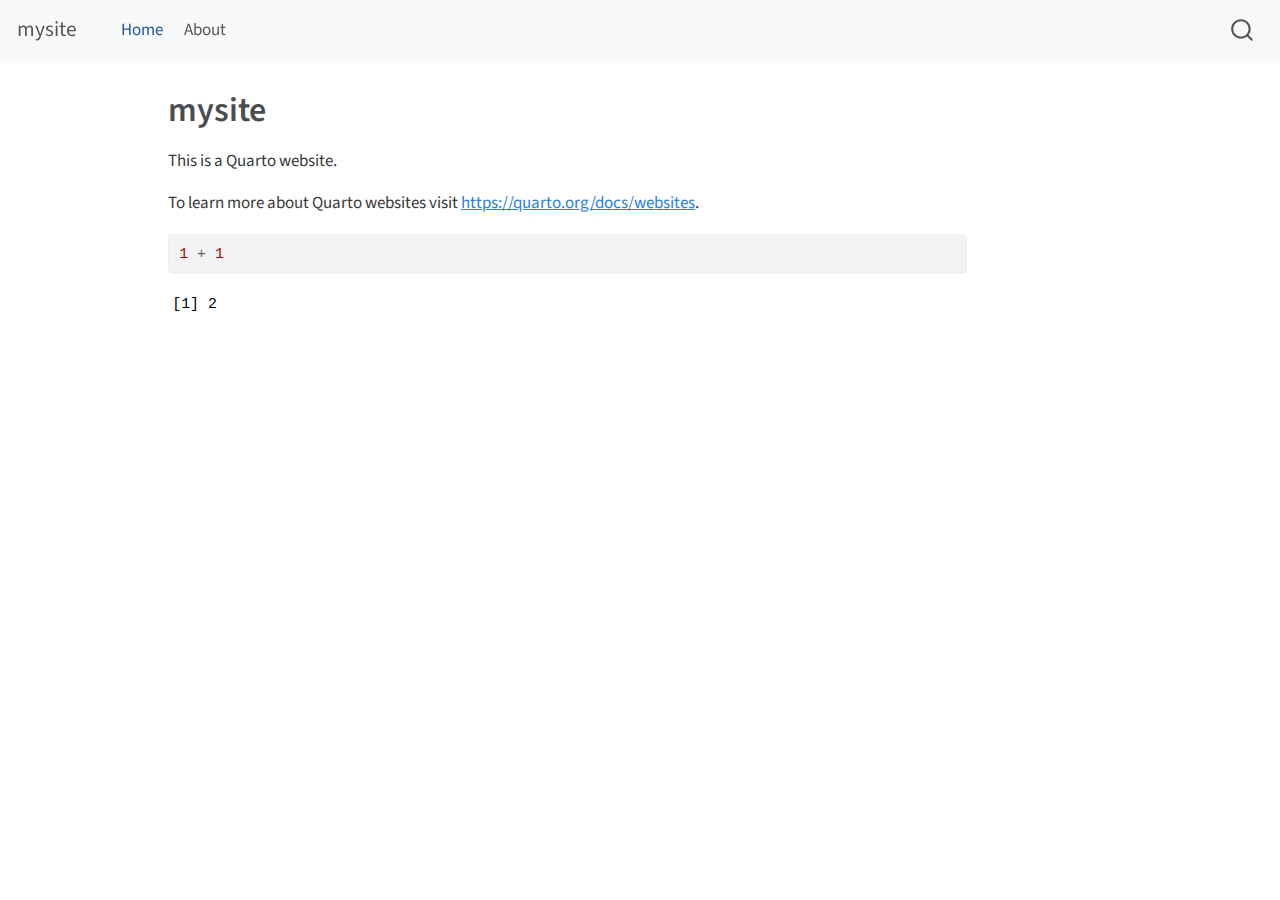
==== docs/index.html @ 6ef5b2d9 "Commit" ====
<!DOCTYPE html>
<html xmlns="http://www.w3.org/1999/xhtml" lang="en" xml:lang="en"><head>

<meta charset="utf-8">
<meta name="generator" content="quarto-1.3.450">

<meta name="viewport" content="width=device-width, initial-scale=1.0, user-scalable=yes">


<title>mysite</title>
<style>
code{white-space: pre-wrap;}
span.smallcaps{font-variant: small-caps;}
div.columns{display: flex; gap: min(4vw, 1.5em);}
div.column{flex: auto; overflow-x: auto;}
div.hanging-indent{margin-left: 1.5em; text-indent: -1.5em;}
ul.task-list{list-style: none;}
ul.task-list li input[type="checkbox"] {
  width: 0.8em;
  margin: 0 0.8em 0.2em -1em; /* quarto-specific, see https://github.com/quarto-dev/quarto-cli/issues/4556 */ 
  vertical-align: middle;
}
/* CSS for syntax highlighting */
pre > code.sourceCode { white-space: pre; position: relative; }
pre > code.sourceCode > span { display: inline-block; line-height: 1.25; }
pre > code.sourceCode > span:empty { height: 1.2em; }
.sourceCode { overflow: visible; }
code.sourceCode > span { color: inherit; text-decoration: inherit; }
div.sourceCode { margin: 1em 0; }
pre.sourceCode { margin: 0; }
@media screen {
div.sourceCode { overflow: auto; }
}
@media print {
pre > code.sourceCode { white-space: pre-wrap; }
pre > code.sourceCode > span { text-indent: -5em; padding-left: 5em; }
}
pre.numberSource code
  { counter-reset: source-line 0; }
pre.numberSource code > span
  { position: relative; left: -4em; counter-increment: source-line; }
pre.numberSource code > span > a:first-child::before
  { content: counter(source-line);
    position: relative; left: -1em; text-align: right; vertical-align: baseline;
    border: none; display: inline-block;
    -webkit-touch-callout: none; -webkit-user-select: none;
    -khtml-user-select: none; -moz-user-select: none;
    -ms-user-select: none; user-select: none;
    padding: 0 4px; width: 4em;
  }
pre.numberSource { margin-left: 3em;  padding-left: 4px; }
div.sourceCode
  {   }
@media screen {
pre > code.sourceCode > span > a:first-child::before { text-decoration: underline; }
}
</style>


<script src="site_libs/quarto-nav/quarto-nav.js"></script>
<script src="site_libs/quarto-nav/headroom.min.js"></script>
<script src="site_libs/clipboard/clipboard.min.js"></script>
<script src="site_libs/quarto-search/autocomplete.umd.js"></script>
<script src="site_libs/quarto-search/fuse.min.js"></script>
<script src="site_libs/quarto-search/quarto-search.js"></script>
<meta name="quarto:offset" content="./">
<script src="site_libs/quarto-html/quarto.js"></script>
<script src="site_libs/quarto-html/popper.min.js"></script>
<script src="site_libs/quarto-html/tippy.umd.min.js"></script>
<script src="site_libs/quarto-html/anchor.min.js"></script>
<link href="site_libs/quarto-html/tippy.css" rel="stylesheet">
<link href="site_libs/quarto-html/quarto-syntax-highlighting.css" rel="stylesheet" id="quarto-text-highlighting-styles">
<script src="site_libs/bootstrap/bootstrap.min.js"></script>
<link href="site_libs/bootstrap/bootstrap-icons.css" rel="stylesheet">
<link href="site_libs/bootstrap/bootstrap.min.css" rel="stylesheet" id="quarto-bootstrap" data-mode="light">
<script id="quarto-search-options" type="application/json">{
  "location": "navbar",
  "copy-button": false,
  "collapse-after": 3,
  "panel-placement": "end",
  "type": "overlay",
  "limit": 20,
  "language": {
    "search-no-results-text": "No results",
    "search-matching-documents-text": "matching documents",
    "search-copy-link-title": "Copy link to search",
    "search-hide-matches-text": "Hide additional matches",
    "search-more-match-text": "more match in this document",
    "search-more-matches-text": "more matches in this document",
    "search-clear-button-title": "Clear",
    "search-detached-cancel-button-title": "Cancel",
    "search-submit-button-title": "Submit",
    "search-label": "Search"
  }
}</script>


<link rel="stylesheet" href="styles.css">
</head>

<body class="nav-fixed">

<div id="quarto-search-results"></div>
  <header id="quarto-header" class="headroom fixed-top">
    <nav class="navbar navbar-expand-lg navbar-dark ">
      <div class="navbar-container container-fluid">
      <div class="navbar-brand-container">
    <a class="navbar-brand" href="./index.html">
    <span class="navbar-title">mysite</span>
    </a>
  </div>
            <div id="quarto-search" class="" title="Search"></div>
          <button class="navbar-toggler" type="button" data-bs-toggle="collapse" data-bs-target="#navbarCollapse" aria-controls="navbarCollapse" aria-expanded="false" aria-label="Toggle navigation" onclick="if (window.quartoToggleHeadroom) { window.quartoToggleHeadroom(); }">
  <span class="navbar-toggler-icon"></span>
</button>
          <div class="collapse navbar-collapse" id="navbarCollapse">
            <ul class="navbar-nav navbar-nav-scroll me-auto">
  <li class="nav-item">
    <a class="nav-link active" href="./index.html" rel="" target="" aria-current="page">
 <span class="menu-text">Home</span></a>
  </li>  
  <li class="nav-item">
    <a class="nav-link" href="./about.html" rel="" target="">
 <span class="menu-text">About</span></a>
  </li>  
</ul>
            <div class="quarto-navbar-tools ms-auto">
</div>
          </div> <!-- /navcollapse -->
      </div> <!-- /container-fluid -->
    </nav>
</header>
<!-- content -->
<div id="quarto-content" class="quarto-container page-columns page-rows-contents page-layout-article page-navbar">
<!-- sidebar -->
<!-- margin-sidebar -->
    <div id="quarto-margin-sidebar" class="sidebar margin-sidebar">
        
    </div>
<!-- main -->
<main class="content" id="quarto-document-content">

<header id="title-block-header" class="quarto-title-block default">
<div class="quarto-title">
<h1 class="title">mysite</h1>
</div>



<div class="quarto-title-meta">

    
  
    
  </div>
  

</header>

<p>This is a Quarto website.</p>
<p>To learn more about Quarto websites visit <a href="https://quarto.org/docs/websites" class="uri">https://quarto.org/docs/websites</a>.</p>
<div class="cell">
<div class="sourceCode cell-code" id="cb1"><pre class="sourceCode r code-with-copy"><code class="sourceCode r"><span id="cb1-1"><a href="#cb1-1" aria-hidden="true" tabindex="-1"></a><span class="dv">1</span> <span class="sc">+</span> <span class="dv">1</span></span></code><button title="Copy to Clipboard" class="code-copy-button"><i class="bi"></i></button></pre></div>
<div class="cell-output cell-output-stdout">
<pre><code>[1] 2</code></pre>
</div>
</div>



</main> <!-- /main -->
<script id="quarto-html-after-body" type="application/javascript">
window.document.addEventListener("DOMContentLoaded", function (event) {
  const toggleBodyColorMode = (bsSheetEl) => {
    const mode = bsSheetEl.getAttribute("data-mode");
    const bodyEl = window.document.querySelector("body");
    if (mode === "dark") {
      bodyEl.classList.add("quarto-dark");
      bodyEl.classList.remove("quarto-light");
    } else {
      bodyEl.classList.add("quarto-light");
      bodyEl.classList.remove("quarto-dark");
    }
  }
  const toggleBodyColorPrimary = () => {
    const bsSheetEl = window.document.querySelector("link#quarto-bootstrap");
    if (bsSheetEl) {
      toggleBodyColorMode(bsSheetEl);
    }
  }
  toggleBodyColorPrimary();  
  const icon = "";
  const anchorJS = new window.AnchorJS();
  anchorJS.options = {
    placement: 'right',
    icon: icon
  };
  anchorJS.add('.anchored');
  const isCodeAnnotation = (el) => {
    for (const clz of el.classList) {
      if (clz.startsWith('code-annotation-')) {                     
        return true;
      }
    }
    return false;
  }
  const clipboard = new window.ClipboardJS('.code-copy-button', {
    text: function(trigger) {
      const codeEl = trigger.previousElementSibling.cloneNode(true);
      for (const childEl of codeEl.children) {
        if (isCodeAnnotation(childEl)) {
          childEl.remove();
        }
      }
      return codeEl.innerText;
    }
  });
  clipboard.on('success', function(e) {
    // button target
    const button = e.trigger;
    // don't keep focus
    button.blur();
    // flash "checked"
    button.classList.add('code-copy-button-checked');
    var currentTitle = button.getAttribute("title");
    button.setAttribute("title", "Copied!");
    let tooltip;
    if (window.bootstrap) {
      button.setAttribute("data-bs-toggle", "tooltip");
      button.setAttribute("data-bs-placement", "left");
      button.setAttribute("data-bs-title", "Copied!");
      tooltip = new bootstrap.Tooltip(button, 
        { trigger: "manual", 
          customClass: "code-copy-button-tooltip",
          offset: [0, -8]});
      tooltip.show();    
    }
    setTimeout(function() {
      if (tooltip) {
        tooltip.hide();
        button.removeAttribute("data-bs-title");
        button.removeAttribute("data-bs-toggle");
        button.removeAttribute("data-bs-placement");
      }
      button.setAttribute("title", currentTitle);
      button.classList.remove('code-copy-button-checked');
    }, 1000);
    // clear code selection
    e.clearSelection();
  });
  function tippyHover(el, contentFn) {
    const config = {
      allowHTML: true,
      content: contentFn,
      maxWidth: 500,
      delay: 100,
      arrow: false,
      appendTo: function(el) {
          return el.parentElement;
      },
      interactive: true,
      interactiveBorder: 10,
      theme: 'quarto',
      placement: 'bottom-start'
    };
    window.tippy(el, config); 
  }
  const noterefs = window.document.querySelectorAll('a[role="doc-noteref"]');
  for (var i=0; i<noterefs.length; i++) {
    const ref = noterefs[i];
    tippyHover(ref, function() {
      // use id or data attribute instead here
      let href = ref.getAttribute('data-footnote-href') || ref.getAttribute('href');
      try { href = new URL(href).hash; } catch {}
      const id = href.replace(/^#\/?/, "");
      const note = window.document.getElementById(id);
      return note.innerHTML;
    });
  }
      let selectedAnnoteEl;
      const selectorForAnnotation = ( cell, annotation) => {
        let cellAttr = 'data-code-cell="' + cell + '"';
        let lineAttr = 'data-code-annotation="' +  annotation + '"';
        const selector = 'span[' + cellAttr + '][' + lineAttr + ']';
        return selector;
      }
      const selectCodeLines = (annoteEl) => {
        const doc = window.document;
        const targetCell = annoteEl.getAttribute("data-target-cell");
        const targetAnnotation = annoteEl.getAttribute("data-target-annotation");
        const annoteSpan = window.document.querySelector(selectorForAnnotation(targetCell, targetAnnotation));
        const lines = annoteSpan.getAttribute("data-code-lines").split(",");
        const lineIds = lines.map((line) => {
          return targetCell + "-" + line;
        })
        let top = null;
        let height = null;
        let parent = null;
        if (lineIds.length > 0) {
            //compute the position of the single el (top and bottom and make a div)
            const el = window.document.getElementById(lineIds[0]);
            top = el.offsetTop;
            height = el.offsetHeight;
            parent = el.parentElement.parentElement;
          if (lineIds.length > 1) {
            const lastEl = window.document.getElementById(lineIds[lineIds.length - 1]);
            const bottom = lastEl.offsetTop + lastEl.offsetHeight;
            height = bottom - top;
          }
          if (top !== null && height !== null && parent !== null) {
            // cook up a div (if necessary) and position it 
            let div = window.document.getElementById("code-annotation-line-highlight");
            if (div === null) {
              div = window.document.createElement("div");
              div.setAttribute("id", "code-annotation-line-highlight");
              div.style.position = 'absolute';
              parent.appendChild(div);
            }
            div.style.top = top - 2 + "px";
            div.style.height = height + 4 + "px";
            let gutterDiv = window.document.getElementById("code-annotation-line-highlight-gutter");
            if (gutterDiv === null) {
              gutterDiv = window.document.createElement("div");
              gutterDiv.setAttribute("id", "code-annotation-line-highlight-gutter");
              gutterDiv.style.position = 'absolute';
              const codeCell = window.document.getElementById(targetCell);
              const gutter = codeCell.querySelector('.code-annotation-gutter');
              gutter.appendChild(gutterDiv);
            }
            gutterDiv.style.top = top - 2 + "px";
            gutterDiv.style.height = height + 4 + "px";
          }
          selectedAnnoteEl = annoteEl;
        }
      };
      const unselectCodeLines = () => {
        const elementsIds = ["code-annotation-line-highlight", "code-annotation-line-highlight-gutter"];
        elementsIds.forEach((elId) => {
          const div = window.document.getElementById(elId);
          if (div) {
            div.remove();
          }
        });
        selectedAnnoteEl = undefined;
      };
      // Attach click handler to the DT
      const annoteDls = window.document.querySelectorAll('dt[data-target-cell]');
      for (const annoteDlNode of annoteDls) {
        annoteDlNode.addEventListener('click', (event) => {
          const clickedEl = event.target;
          if (clickedEl !== selectedAnnoteEl) {
            unselectCodeLines();
            const activeEl = window.document.querySelector('dt[data-target-cell].code-annotation-active');
            if (activeEl) {
              activeEl.classList.remove('code-annotation-active');
            }
            selectCodeLines(clickedEl);
            clickedEl.classList.add('code-annotation-active');
          } else {
            // Unselect the line
            unselectCodeLines();
            clickedEl.classList.remove('code-annotation-active');
          }
        });
      }
  const findCites = (el) => {
    const parentEl = el.parentElement;
    if (parentEl) {
      const cites = parentEl.dataset.cites;
      if (cites) {
        return {
          el,
          cites: cites.split(' ')
        };
      } else {
        return findCites(el.parentElement)
      }
    } else {
      return undefined;
    }
  };
  var bibliorefs = window.document.querySelectorAll('a[role="doc-biblioref"]');
  for (var i=0; i<bibliorefs.length; i++) {
    const ref = bibliorefs[i];
    const citeInfo = findCites(ref);
    if (citeInfo) {
      tippyHover(citeInfo.el, function() {
        var popup = window.document.createElement('div');
        citeInfo.cites.forEach(function(cite) {
          var citeDiv = window.document.createElement('div');
          citeDiv.classList.add('hanging-indent');
          citeDiv.classList.add('csl-entry');
          var biblioDiv = window.document.getElementById('ref-' + cite);
          if (biblioDiv) {
            citeDiv.innerHTML = biblioDiv.innerHTML;
          }
          popup.appendChild(citeDiv);
        });
        return popup.innerHTML;
      });
    }
  }
});
</script>
</div> <!-- /content -->



</body></html>
---- docs/site_libs/quarto-html/tippy.css ----
.tippy-box[data-animation=fade][data-state=hidden]{opacity:0}[data-tippy-root]{max-width:calc(100vw - 10px)}.tippy-box{position:relative;background-color:#333;color:#fff;border-radius:4px;font-size:14px;line-height:1.4;white-space:normal;outline:0;transition-property:transform,visibility,opacity}.tippy-box[data-placement^=top]>.tippy-arrow{bottom:0}.tippy-box[data-placement^=top]>.tippy-arrow:before{bottom:-7px;left:0;border-width:8px 8px 0;border-top-color:initial;transform-origin:center top}.tippy-box[data-placement^=bottom]>.tippy-arrow{top:0}.tippy-box[data-placement^=bottom]>.tippy-arrow:before{top:-7px;left:0;border-width:0 8px 8px;border-bottom-color:initial;transform-origin:center bottom}.tippy-box[data-placement^=left]>.tippy-arrow{right:0}.tippy-box[data-placement^=left]>.tippy-arrow:before{border-width:8px 0 8px 8px;border-left-color:initial;right:-7px;transform-origin:center left}.tippy-box[data-placement^=right]>.tippy-arrow{left:0}.tippy-box[data-placement^=right]>.tippy-arrow:before{left:-7px;border-width:8px 8px 8px 0;border-right-color:initial;transform-origin:center right}.tippy-box[data-inertia][data-state=visible]{transition-timing-function:cubic-bezier(.54,1.5,.38,1.11)}.tippy-arrow{width:16px;height:16px;color:#333}.tippy-arrow:before{content:"";position:absolute;border-color:transparent;border-style:solid}.tippy-content{position:relative;padding:5px 9px;z-index:1}
---- docs/site_libs/quarto-html/quarto-syntax-highlighting.css ----
/* quarto syntax highlight colors */
:root {
  --quarto-hl-ot-color: #003B4F;
  --quarto-hl-at-color: #657422;
  --quarto-hl-ss-color: #20794D;
  --quarto-hl-an-color: #5E5E5E;
  --quarto-hl-fu-color: #4758AB;
  --quarto-hl-st-color: #20794D;
  --quarto-hl-cf-color: #003B4F;
  --quarto-hl-op-color: #5E5E5E;
  --quarto-hl-er-color: #AD0000;
  --quarto-hl-bn-color: #AD0000;
  --quarto-hl-al-color: #AD0000;
  --quarto-hl-va-color: #111111;
  --quarto-hl-bu-color: inherit;
  --quarto-hl-ex-color: inherit;
  --quarto-hl-pp-color: #AD0000;
  --quarto-hl-in-color: #5E5E5E;
  --quarto-hl-vs-color: #20794D;
  --quarto-hl-wa-color: #5E5E5E;
  --quarto-hl-do-color: #5E5E5E;
  --quarto-hl-im-color: #00769E;
  --quarto-hl-ch-color: #20794D;
  --quarto-hl-dt-color: #AD0000;
  --quarto-hl-fl-color: #AD0000;
  --quarto-hl-co-color: #5E5E5E;
  --quarto-hl-cv-color: #5E5E5E;
  --quarto-hl-cn-color: #8f5902;
  --quarto-hl-sc-color: #5E5E5E;
  --quarto-hl-dv-color: #AD0000;
  --quarto-hl-kw-color: #003B4F;
}

/* other quarto variables */
:root {
  --quarto-font-monospace: SFMono-Regular, Menlo, Monaco, Consolas, "Liberation Mono", "Courier New", monospace;
}

pre > code.sourceCode > span {
  color: #003B4F;
}

code span {
  color: #003B4F;
}

code.sourceCode > span {
  color: #003B4F;
}

div.sourceCode,
div.sourceCode pre.sourceCode {
  color: #003B4F;
}

code span.ot {
  color: #003B4F;
  font-style: inherit;
}

code span.at {
  color: #657422;
  font-style: inherit;
}

code span.ss {
  color: #20794D;
  font-style: inherit;
}

code span.an {
  color: #5E5E5E;
  font-style: inherit;
}

code span.fu {
  color: #4758AB;
  font-style: inherit;
}

code span.st {
  color: #20794D;
  font-style: inherit;
}

code span.cf {
  color: #003B4F;
  font-style: inherit;
}

code span.op {
  color: #5E5E5E;
  font-style: inherit;
}

code span.er {
  color: #AD0000;
  font-style: inherit;
}

code span.bn {
  color: #AD0000;
  font-style: inherit;
}

code span.al {
  color: #AD0000;
  font-style: inherit;
}

code span.va {
  color: #111111;
  font-style: inherit;
}

code span.bu {
  font-style: inherit;
}

code span.ex {
  font-style: inherit;
}

code span.pp {
  color: #AD0000;
  font-style: inherit;
}

code span.in {
  color: #5E5E5E;
  font-style: inherit;
}

code span.vs {
  color: #20794D;
  font-style: inherit;
}

code span.wa {
  color: #5E5E5E;
  font-style: italic;
}

code span.do {
  color: #5E5E5E;
  font-style: italic;
}

code span.im {
  color: #00769E;
  font-style: inherit;
}

code span.ch {
  color: #20794D;
  font-style: inherit;
}

code span.dt {
  color: #AD0000;
  font-style: inherit;
}

code span.fl {
  color: #AD0000;
  font-style: inherit;
}

code span.co {
  color: #5E5E5E;
  font-style: inherit;
}

code span.cv {
  color: #5E5E5E;
  font-style: italic;
}

code span.cn {
  color: #8f5902;
  font-style: inherit;
}

code span.sc {
  color: #5E5E5E;
  font-style: inherit;
}

code span.dv {
  color: #AD0000;
  font-style: inherit;
}

code span.kw {
  color: #003B4F;
  font-style: inherit;
}

.prevent-inlining {
  content: "</";
}

/*# sourceMappingURL=debc5d5d77c3f9108843748ff7464032.css.map */
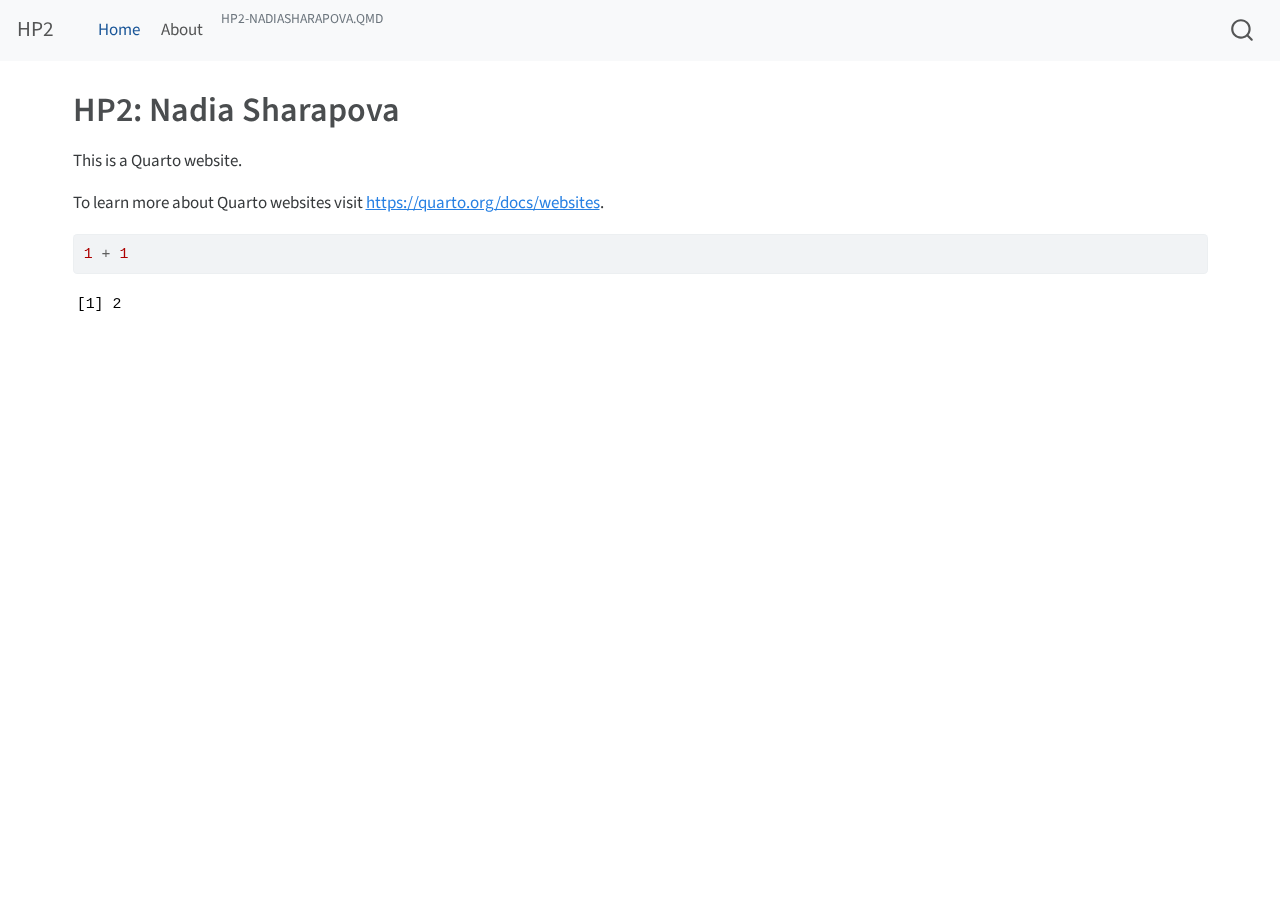
==== commit 4b786407: "adding to website" ====
--- a/docs/index.html
+++ b/docs/index.html
@@ -7,7 +7,7 @@
 <meta name="viewport" content="width=device-width, initial-scale=1.0, user-scalable=yes">
 
 
-<title>mysite</title>
+<title>HP2 - HP2: Nadia Sharapova</title>
 <style>
 code{white-space: pre-wrap;}
 span.smallcaps{font-variant: small-caps;}
@@ -106,7 +106,7 @@
       <div class="navbar-container container-fluid">
       <div class="navbar-brand-container">
     <a class="navbar-brand" href="./index.html">
-    <span class="navbar-title">mysite</span>
+    <span class="navbar-title">HP2</span>
     </a>
   </div>
             <div id="quarto-search" class="" title="Search"></div>
@@ -123,6 +123,8 @@
     <a class="nav-link" href="./about.html" rel="" target="">
  <span class="menu-text">About</span></a>
   </li>  
+  <li class="dropdown-header">
+ <span class="menu-text">hp2-nadiasharapova.qmd</span></li>
 </ul>
             <div class="quarto-navbar-tools ms-auto">
 </div>
@@ -131,18 +133,18 @@
     </nav>
 </header>
 <!-- content -->
-<div id="quarto-content" class="quarto-container page-columns page-rows-contents page-layout-article page-navbar">
+<div id="quarto-content" class="quarto-container page-columns page-rows-contents page-layout-full page-navbar">
 <!-- sidebar -->
 <!-- margin-sidebar -->
-    <div id="quarto-margin-sidebar" class="sidebar margin-sidebar">
+    <div id="quarto-margin-sidebar" class="sidebar margin-sidebar zindex-bottom">
         
     </div>
 <!-- main -->
-<main class="content" id="quarto-document-content">
+<main class="content column-page" id="quarto-document-content">
 
 <header id="title-block-header" class="quarto-title-block default">
 <div class="quarto-title">
-<h1 class="title">mysite</h1>
+<h1 class="title">HP2: Nadia Sharapova</h1>
 </div>
 
 
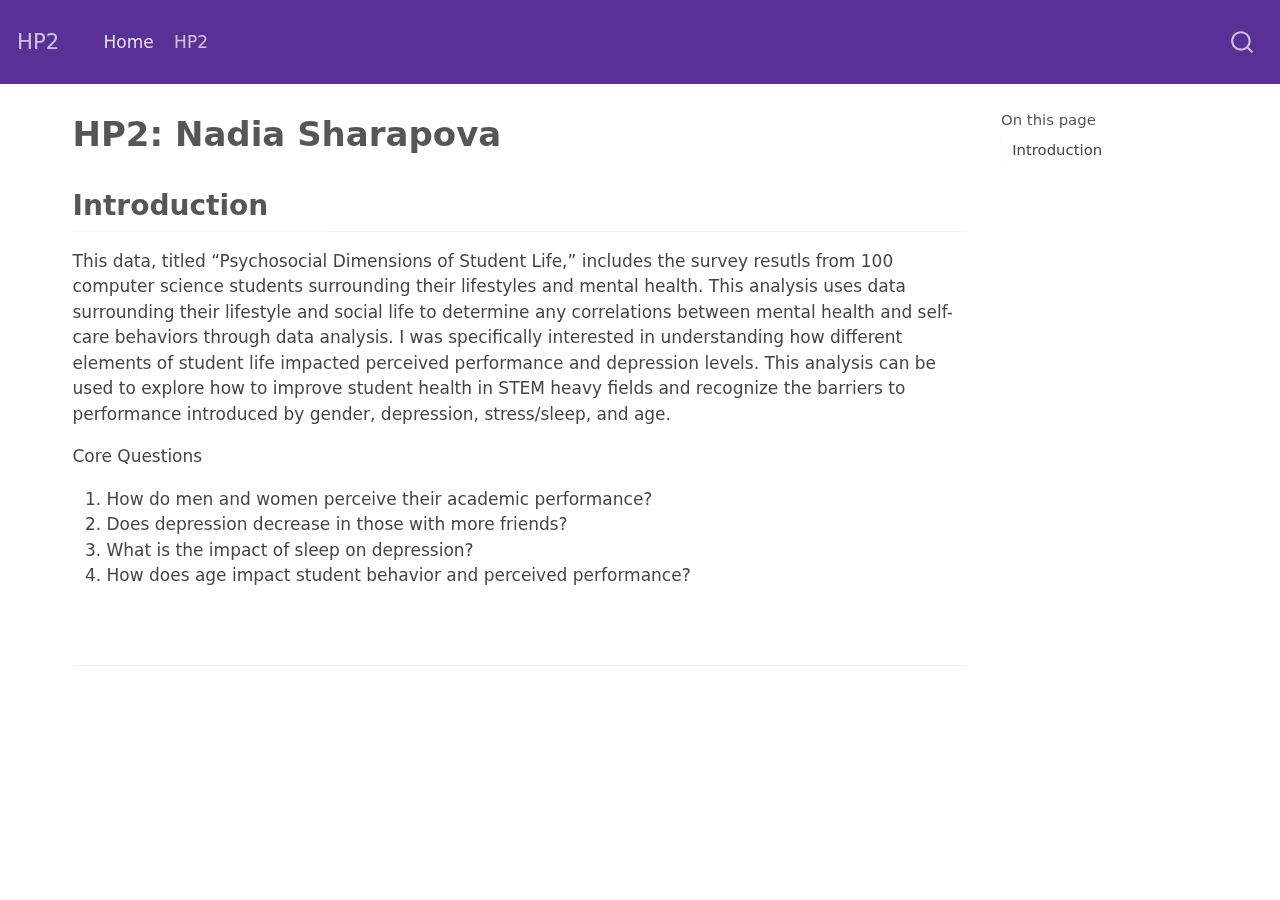
==== commit 2159ecdd: "Publish Website" ====
--- a/docs/index.html
+++ b/docs/index.html
@@ -19,40 +19,6 @@
   width: 0.8em;
   margin: 0 0.8em 0.2em -1em; /* quarto-specific, see https://github.com/quarto-dev/quarto-cli/issues/4556 */ 
   vertical-align: middle;
-}
-/* CSS for syntax highlighting */
-pre > code.sourceCode { white-space: pre; position: relative; }
-pre > code.sourceCode > span { display: inline-block; line-height: 1.25; }
-pre > code.sourceCode > span:empty { height: 1.2em; }
-.sourceCode { overflow: visible; }
-code.sourceCode > span { color: inherit; text-decoration: inherit; }
-div.sourceCode { margin: 1em 0; }
-pre.sourceCode { margin: 0; }
-@media screen {
-div.sourceCode { overflow: auto; }
-}
-@media print {
-pre > code.sourceCode { white-space: pre-wrap; }
-pre > code.sourceCode > span { text-indent: -5em; padding-left: 5em; }
-}
-pre.numberSource code
-  { counter-reset: source-line 0; }
-pre.numberSource code > span
-  { position: relative; left: -4em; counter-increment: source-line; }
-pre.numberSource code > span > a:first-child::before
-  { content: counter(source-line);
-    position: relative; left: -1em; text-align: right; vertical-align: baseline;
-    border: none; display: inline-block;
-    -webkit-touch-callout: none; -webkit-user-select: none;
-    -khtml-user-select: none; -moz-user-select: none;
-    -ms-user-select: none; user-select: none;
-    padding: 0 4px; width: 4em;
-  }
-pre.numberSource { margin-left: 3em;  padding-left: 4px; }
-div.sourceCode
-  {   }
-@media screen {
-pre > code.sourceCode > span > a:first-child::before { text-decoration: underline; }
 }
 </style>
 
@@ -120,11 +86,9 @@
  <span class="menu-text">Home</span></a>
   </li>  
   <li class="nav-item">
-    <a class="nav-link" href="./about.html" rel="" target="">
- <span class="menu-text">About</span></a>
+    <a class="nav-link" href="./hp2-nadiasharapova.html" rel="" target="">
+ <span class="menu-text">HP2</span></a>
   </li>  
-  <li class="dropdown-header">
- <span class="menu-text">hp2-nadiasharapova.qmd</span></li>
 </ul>
             <div class="quarto-navbar-tools ms-auto">
 </div>
@@ -136,11 +100,18 @@
 <div id="quarto-content" class="quarto-container page-columns page-rows-contents page-layout-full page-navbar">
 <!-- sidebar -->
 <!-- margin-sidebar -->
-    <div id="quarto-margin-sidebar" class="sidebar margin-sidebar zindex-bottom">
-        
+    <div id="quarto-margin-sidebar" class="sidebar margin-sidebar">
+        <nav id="TOC" role="doc-toc" class="toc-active">
+    <h2 id="toc-title">On this page</h2>
+   
+  <ul>
+  <li><a href="#introduction" id="toc-introduction" class="nav-link active" data-scroll-target="#introduction">Introduction</a></li>
+  <li><a href="#section" id="toc-section" class="nav-link" data-scroll-target="#section"></a></li>
+  </ul>
+</nav>
     </div>
 <!-- main -->
-<main class="content column-page" id="quarto-document-content">
+<main class="content column-page-left" id="quarto-document-content">
 
 <header id="title-block-header" class="quarto-title-block default">
 <div class="quarto-title">
@@ -159,16 +130,22 @@
 
 </header>
 
-<p>This is a Quarto website.</p>
-<p>To learn more about Quarto websites visit <a href="https://quarto.org/docs/websites" class="uri">https://quarto.org/docs/websites</a>.</p>
-<div class="cell">
-<div class="sourceCode cell-code" id="cb1"><pre class="sourceCode r code-with-copy"><code class="sourceCode r"><span id="cb1-1"><a href="#cb1-1" aria-hidden="true" tabindex="-1"></a><span class="dv">1</span> <span class="sc">+</span> <span class="dv">1</span></span></code><button title="Copy to Clipboard" class="code-copy-button"><i class="bi"></i></button></pre></div>
-<div class="cell-output cell-output-stdout">
-<pre><code>[1] 2</code></pre>
-</div>
-</div>
-
-
+<section id="introduction" class="level2">
+<h2 class="anchored" data-anchor-id="introduction">Introduction</h2>
+<p>This data, titled “Psychosocial Dimensions of Student Life,” includes the survey resutls from 100 computer science students surrounding their lifestyles and mental health. This analysis uses data surrounding their lifestyle and social life to determine any correlations between mental health and self-care behaviors through data analysis. I was specifically interested in understanding how different elements of student life impacted perceived performance and depression levels. This analysis can be used to explore how to improve student health in STEM heavy fields and recognize the barriers to performance introduced by gender, depression, stress/sleep, and age.</p>
+<p>Core Questions</p>
+<ol type="1">
+<li>How do men and women perceive their academic performance?</li>
+<li>Does depression decrease in those with more friends?</li>
+<li>What is the impact of sleep on depression?</li>
+<li>How does age impact student behavior and perceived performance?</li>
+</ol>
+</section>
+<section id="section" class="level2">
+<h2 class="anchored" data-anchor-id="section"></h2>
+
+
+</section>
 
 </main> <!-- /main -->
 <script id="quarto-html-after-body" type="application/javascript">
